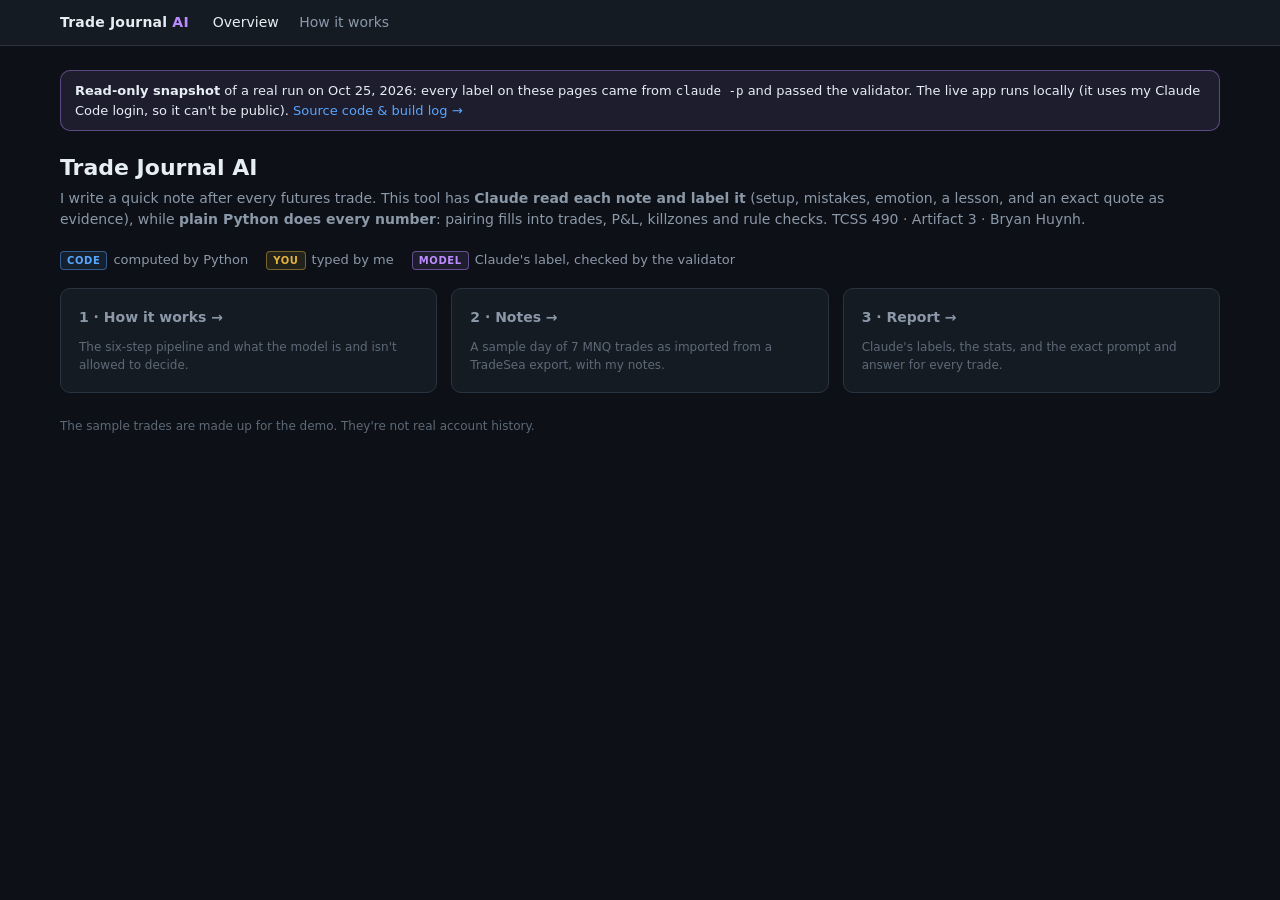
==== docs/index.html @ d200569c "Public read-only demo in docs/ for GitHub Pages; macOS launcher Co-Authored-By: Claude Opus 5.5 <nor" ====
<!doctype html>
<html lang="en">
<head>
  <meta charset="utf-8">
  <meta name="viewport" content="width=device-width, initial-scale=1">
  <title>Trade Journal AI</title>
  <link rel="stylesheet" href="static/style.css">
</head>
<body>
  <header class="top"><div class="inner">
    <a class="brand" href="index.html">Trade Journal <span>AI</span></a>
    <nav>
      <a href="index.html" class="on">Overview</a>
      <a href="how.html" class="">How it works</a>
    </nav>
  </div></header>
  <main>
    
    <div class="demo-banner">
      <b>Read-only snapshot</b> of a real run on Oct 25, 2026: every label on these pages came from <code>claude -p</code> and passed the validator.
      The live app runs locally (it uses my Claude Code login, so it can't be public).
      <a href="https://github.com/bryanhuynh11/trade-journal-ai">Source code &amp; build log →</a>
    </div>
    
    

<h1>Trade Journal AI</h1>
<p class="sub">I write a quick note after every futures trade. This tool has <b>Claude read each note and label it</b> (setup, mistakes, emotion, a lesson, and an exact quote as evidence), while <b>plain Python does every number</b>: pairing fills into trades, P&amp;L, killzones and rule checks. TCSS 490 · Artifact 3 · Bryan Huynh.</p>
<div class="legend">
  <span><span class="who code">CODE</span>computed by Python</span>
  <span><span class="who you">YOU</span>typed by me</span>
  <span><span class="who model">MODEL</span>Claude's label, checked by the validator</span>
</div>
<div class="grid g3" style="margin-bottom:24px">
  <a class="panel" href="how.html"><h3>1 · How it works →</h3><p class="hint" style="margin:0">The six-step pipeline and what the model is and isn't allowed to decide.</p></a>
  <a class="panel" href="notes.html"><h3>2 · Notes →</h3><p class="hint" style="margin:0">A sample day of 7 MNQ trades as imported from a TradeSea export, with my notes.</p></a>
  <a class="panel" href="report.html"><h3>3 · Report →</h3><p class="hint" style="margin:0">Claude's labels, the stats, and the exact prompt and answer for every trade.</p></a>
</div>
<p class="hint">The sample trades are made up for the demo. They're not real account history.</p>


  </main>
  
</body>
</html>
---- docs/static/style.css ----
:root {
  --bg: #0d1117; --panel: #151b23; --panel2: #1b222c; --line: #2a3340;
  --text: #e6edf3; --muted: #8b98a8; --faint: #5d6977;
  --green: #3fb950; --red: #f85149; --amber: #d29922;
  --code: #58a6ff; --model: #bc8cff; --you: #e3b341;
  --radius: 10px;
  font-family: Inter, ui-sans-serif, system-ui, -apple-system, "Segoe UI", sans-serif;
}
* { box-sizing: border-box; }
body { margin: 0; background: var(--bg); color: var(--text); font-size: 14px; line-height: 1.5; }
a { color: var(--code); text-decoration: none; }
a:hover { text-decoration: underline; }
code, .mono { font-family: ui-monospace, "SF Mono", Menlo, monospace; font-size: 12.5px; }

header.top { border-bottom: 1px solid var(--line); background: var(--panel); }
header.top .inner { max-width: 1200px; margin: 0 auto; padding: 12px 20px; display: flex; align-items: center; gap: 24px; }
.brand { font-weight: 700; letter-spacing: .2px; color: var(--text); }
.brand span { color: var(--model); }
header nav a { color: var(--muted); margin-right: 16px; }
header nav a.on { color: var(--text); }
main { max-width: 1200px; margin: 0 auto; padding: 24px 20px 80px; }

h1 { font-size: 22px; margin: 0 0 4px; }
h2 { font-size: 16px; margin: 32px 0 12px; }
h3 { font-size: 14px; margin: 0 0 10px; color: var(--muted); font-weight: 600; }
p.sub { color: var(--muted); margin: 0 0 20px; }

.panel { background: var(--panel); border: 1px solid var(--line); border-radius: var(--radius); padding: 18px; }
.grid { display: grid; gap: 14px; }
.g2 { grid-template-columns: 1fr 1fr; }
@media (max-width: 760px) { .g2 { grid-template-columns: 1fr; } }
.g3 { grid-template-columns: repeat(auto-fit, minmax(240px, 1fr)); }
.g5 { grid-template-columns: repeat(auto-fit, minmax(150px, 1fr)); }

/* who-does-what badges */
.who { display: inline-block; font-size: 10px; font-weight: 700; letter-spacing: .6px; padding: 1px 6px;
       border-radius: 4px; vertical-align: middle; margin-left: 6px; border: 1px solid; }
.who.code  { color: var(--code);  border-color: color-mix(in srgb, var(--code) 45%, transparent);  background: color-mix(in srgb, var(--code) 10%, transparent); }
.who.model { color: var(--model); border-color: color-mix(in srgb, var(--model) 45%, transparent); background: color-mix(in srgb, var(--model) 10%, transparent); }
.who.you   { color: var(--you);   border-color: color-mix(in srgb, var(--you) 45%, transparent);   background: color-mix(in srgb, var(--you) 10%, transparent); }

.legend { display: flex; gap: 18px; flex-wrap: wrap; color: var(--muted); font-size: 13px; margin-bottom: 18px; }
.legend .who { margin: 0 6px 0 0; }

/* stat tiles */
.tile .k { color: var(--muted); font-size: 12px; }
.tile .v { font-size: 24px; font-weight: 700; margin-top: 2px; font-variant-numeric: tabular-nums; }
.pos { color: var(--green); } .neg { color: var(--red); }

/* buttons + forms */
.btn { display: inline-flex; align-items: center; gap: 6px; border: 1px solid var(--line); background: var(--panel2);
       color: var(--text); padding: 8px 14px; border-radius: 8px; font: inherit; font-weight: 600; cursor: pointer; }
.btn:hover { border-color: var(--muted); text-decoration: none; }
.btn.primary { background: var(--model); border-color: var(--model); color: #160a2a; }
.btn.primary:hover { filter: brightness(1.08); }
.btn:disabled { opacity: .5; cursor: wait; }
.row { display: flex; gap: 10px; align-items: center; flex-wrap: wrap; }
.spacer { flex: 1; }
input[type=text], input[type=number], textarea, select {
  background: var(--bg); color: var(--text); border: 1px solid var(--line); border-radius: 8px; padding: 8px 10px; font: inherit; width: 100%; }
textarea { resize: vertical; min-height: 64px; }
input:focus, textarea:focus { outline: 2px solid color-mix(in srgb, var(--you) 60%, transparent); border-color: transparent; }
label.check { display: inline-flex; align-items: center; gap: 6px; color: var(--muted); }
.error { background: color-mix(in srgb, var(--red) 12%, transparent); border: 1px solid color-mix(in srgb, var(--red) 40%, transparent);
         color: #ffb3ad; padding: 10px 14px; border-radius: 8px; margin-bottom: 16px; }
.hint { color: var(--faint); font-size: 12px; }

/* tables */
table { width: 100%; border-collapse: collapse; }
th { text-align: left; color: var(--muted); font-weight: 600; font-size: 12px; padding: 8px 10px; border-bottom: 1px solid var(--line); white-space: nowrap; }
td { padding: 10px; border-bottom: 1px solid var(--line); vertical-align: top; }
td.num, th.num { text-align: right; font-variant-numeric: tabular-nums; }
tr:last-child td { border-bottom: 0; }

/* chips */
.chip { display: inline-block; font-size: 11.5px; padding: 1px 8px; border-radius: 999px; margin: 0 4px 4px 0; border: 1px solid var(--line); white-space: nowrap; }
.chip.rule { color: var(--code); border-color: color-mix(in srgb, var(--code) 40%, transparent); }
.chip.note { color: var(--model); border-color: color-mix(in srgb, var(--model) 40%, transparent); }
.chip.ok { color: var(--green); border-color: color-mix(in srgb, var(--green) 40%, transparent); }
.chip.warn { color: var(--amber); border-color: color-mix(in srgb, var(--amber) 40%, transparent); }
.chip.bad { color: var(--red); border-color: color-mix(in srgb, var(--red) 40%, transparent); }

/* day cards on home */
.day { display: flex; align-items: center; gap: 16px; padding: 14px 18px; }
.day + .day { border-top: 1px solid var(--line); }
.day .name { font-weight: 600; }

/* notes editor */
.trade-edit { display: grid; grid-template-columns: 250px 1fr 120px; gap: 16px; padding: 16px 18px; }
.trade-edit + .trade-edit { border-top: 1px solid var(--line); }
.facts { font-size: 13px; }
.facts .line1 { font-weight: 600; }
.facts .meta { color: var(--muted); }
@media (max-width: 760px) { .trade-edit { grid-template-columns: 1fr; } }

/* progress */
.progress { height: 8px; background: var(--panel2); border-radius: 999px; overflow: hidden; margin: 12px 0; }
.progress > div { height: 100%; width: 0; background: var(--model); transition: width .3s; }
#joblog { font-size: 12.5px; color: var(--muted); max-height: 220px; overflow: auto; }

/* trade cards on report */
.tcard { padding: 16px 18px; }
.tcard + .tcard { border-top: 1px solid var(--line); }
.tcard .head { display: flex; gap: 12px; align-items: baseline; flex-wrap: wrap; }
.tcard .pnl { font-weight: 700; font-variant-numeric: tabular-nums; }
.tcard .setup { font-weight: 600; color: var(--model); }
.quote { border-left: 3px solid var(--model); padding: 4px 12px; color: var(--text); margin: 10px 0 6px; background: color-mix(in srgb, var(--model) 6%, transparent); }
.lesson { color: var(--muted); }
details { margin-top: 10px; }
details summary { cursor: pointer; color: var(--muted); font-size: 12.5px; }
details pre { background: var(--bg); border: 1px solid var(--line); border-radius: 8px; padding: 12px; overflow: auto; white-space: pre-wrap; font-size: 12px; max-height: 420px; }
.cols2 { display: grid; grid-template-columns: 1fr 1fr; gap: 12px; }
@media (max-width: 860px) { .cols2 { grid-template-columns: 1fr; } }

/* how-it-works flow */
.flow { display: grid; gap: 10px; }
.step { display: grid; grid-template-columns: 34px 1fr; gap: 14px; align-items: start; padding: 14px 16px; border: 1px solid var(--line); border-radius: var(--radius); background: var(--panel); }
.step .n { width: 30px; height: 30px; border-radius: 50%; display: grid; place-items: center; font-weight: 700; background: var(--panel2); }
.step.m { border-color: color-mix(in srgb, var(--model) 50%, transparent); }
.step.m .n { background: var(--model); color: #160a2a; }
.step p { margin: 4px 0 0; color: var(--muted); }
.arrow { text-align: center; color: var(--faint); }
canvas { max-height: 260px; }

.demo-banner { background: color-mix(in srgb, var(--model) 10%, transparent); border: 1px solid color-mix(in srgb, var(--model) 40%, transparent);
               border-radius: var(--radius); padding: 10px 14px; margin-bottom: 20px; font-size: 13px; color: var(--text); }
a.panel { color: var(--text); display: block; }
a.panel:hover { border-color: var(--model); text-decoration: none; }
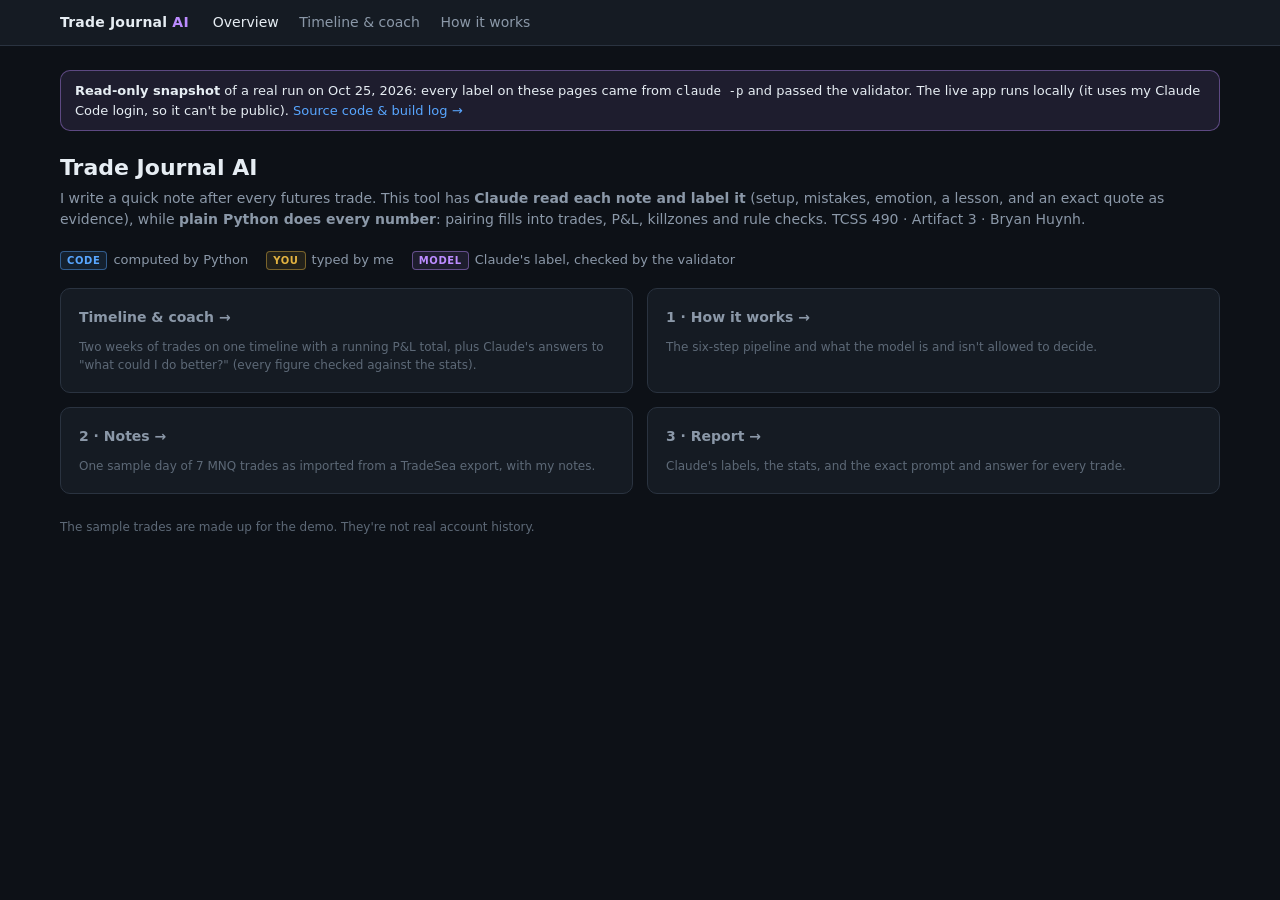
==== commit f8ac888e: "All-trades timeline + Claude coach chat with number check Co-Authored-By: Claude Opus 5.5 <noreply@a" ====
--- a/docs/index.html
+++ b/docs/index.html
@@ -11,6 +11,7 @@
     <a class="brand" href="index.html">Trade Journal <span>AI</span></a>
     <nav>
       <a href="index.html" class="on">Overview</a>
+      <a href="history.html" class="">Timeline &amp; coach</a>
       <a href="how.html" class="">How it works</a>
     </nav>
   </div></header>
@@ -31,9 +32,10 @@
   <span><span class="who you">YOU</span>typed by me</span>
   <span><span class="who model">MODEL</span>Claude's label, checked by the validator</span>
 </div>
-<div class="grid g3" style="margin-bottom:24px">
+<div class="grid g2" style="margin-bottom:24px">
+  <a class="panel" href="history.html"><h3>Timeline &amp; coach →</h3><p class="hint" style="margin:0">Two weeks of trades on one timeline with a running P&amp;L total, plus Claude's answers to "what could I do better?" (every figure checked against the stats).</p></a>
   <a class="panel" href="how.html"><h3>1 · How it works →</h3><p class="hint" style="margin:0">The six-step pipeline and what the model is and isn't allowed to decide.</p></a>
-  <a class="panel" href="notes.html"><h3>2 · Notes →</h3><p class="hint" style="margin:0">A sample day of 7 MNQ trades as imported from a TradeSea export, with my notes.</p></a>
+  <a class="panel" href="notes.html"><h3>2 · Notes →</h3><p class="hint" style="margin:0">One sample day of 7 MNQ trades as imported from a TradeSea export, with my notes.</p></a>
   <a class="panel" href="report.html"><h3>3 · Report →</h3><p class="hint" style="margin:0">Claude's labels, the stats, and the exact prompt and answer for every trade.</p></a>
 </div>
 <p class="hint">The sample trades are made up for the demo. They're not real account history.</p>
--- a/docs/static/style.css
+++ b/docs/static/style.css
@@ -126,3 +126,26 @@
                border-radius: var(--radius); padding: 10px 14px; margin-bottom: 20px; font-size: 13px; color: var(--text); }
 a.panel { color: var(--text); display: block; }
 a.panel:hover { border-color: var(--model); text-decoration: none; }
+
+/* timeline + coach */
+.hist-layout { display: grid; grid-template-columns: minmax(0, 1fr) 370px; gap: 14px; align-items: start; }
+.hist-chat { position: sticky; top: 14px; margin-top: 14px; }
+@media (max-width: 980px) { .hist-layout { grid-template-columns: minmax(0, 1fr); } .hist-chat { position: static; } }
+.chat .msgs { max-height: 460px; overflow-y: auto; display: flex; flex-direction: column; gap: 8px; padding-right: 2px; }
+.msg { padding: 9px 12px; border-radius: 12px; white-space: pre-wrap; font-size: 13.5px; line-height: 1.45; max-width: 92%; }
+.msg.user { align-self: flex-end; background: color-mix(in srgb, var(--you) 16%, var(--panel2)); border: 1px solid color-mix(in srgb, var(--you) 35%, transparent); }
+.msg.bot { align-self: flex-start; background: var(--panel2); border: 1px solid color-mix(in srgb, var(--model) 35%, transparent); }
+.msg.typing { color: var(--muted); font-style: italic; }
+.msg.err { border-color: var(--red); color: #ffb3ad; }
+.msg .check { margin-top: 6px; font-size: 11.5px; white-space: normal; }
+.msg .check.ok { color: var(--green); }
+.msg .check.warn { color: var(--amber); }
+.suggest { margin-top: 10px; display: flex; flex-wrap: wrap; }
+.suggest .chip { background: transparent; color: var(--model); border-color: color-mix(in srgb, var(--model) 40%, transparent); cursor: pointer; font: inherit; font-size: 12px; }
+.suggest .chip:hover { background: color-mix(in srgb, var(--model) 12%, transparent); }
+
+.tradelog { padding: 0; overflow: auto; max-height: 560px; }
+.tradelog th { position: sticky; top: 0; background: var(--panel); }
+.tradelog td { white-space: nowrap; }
+#setups, #issues { max-height: none !important; }
+.grid > * { min-width: 0; }
